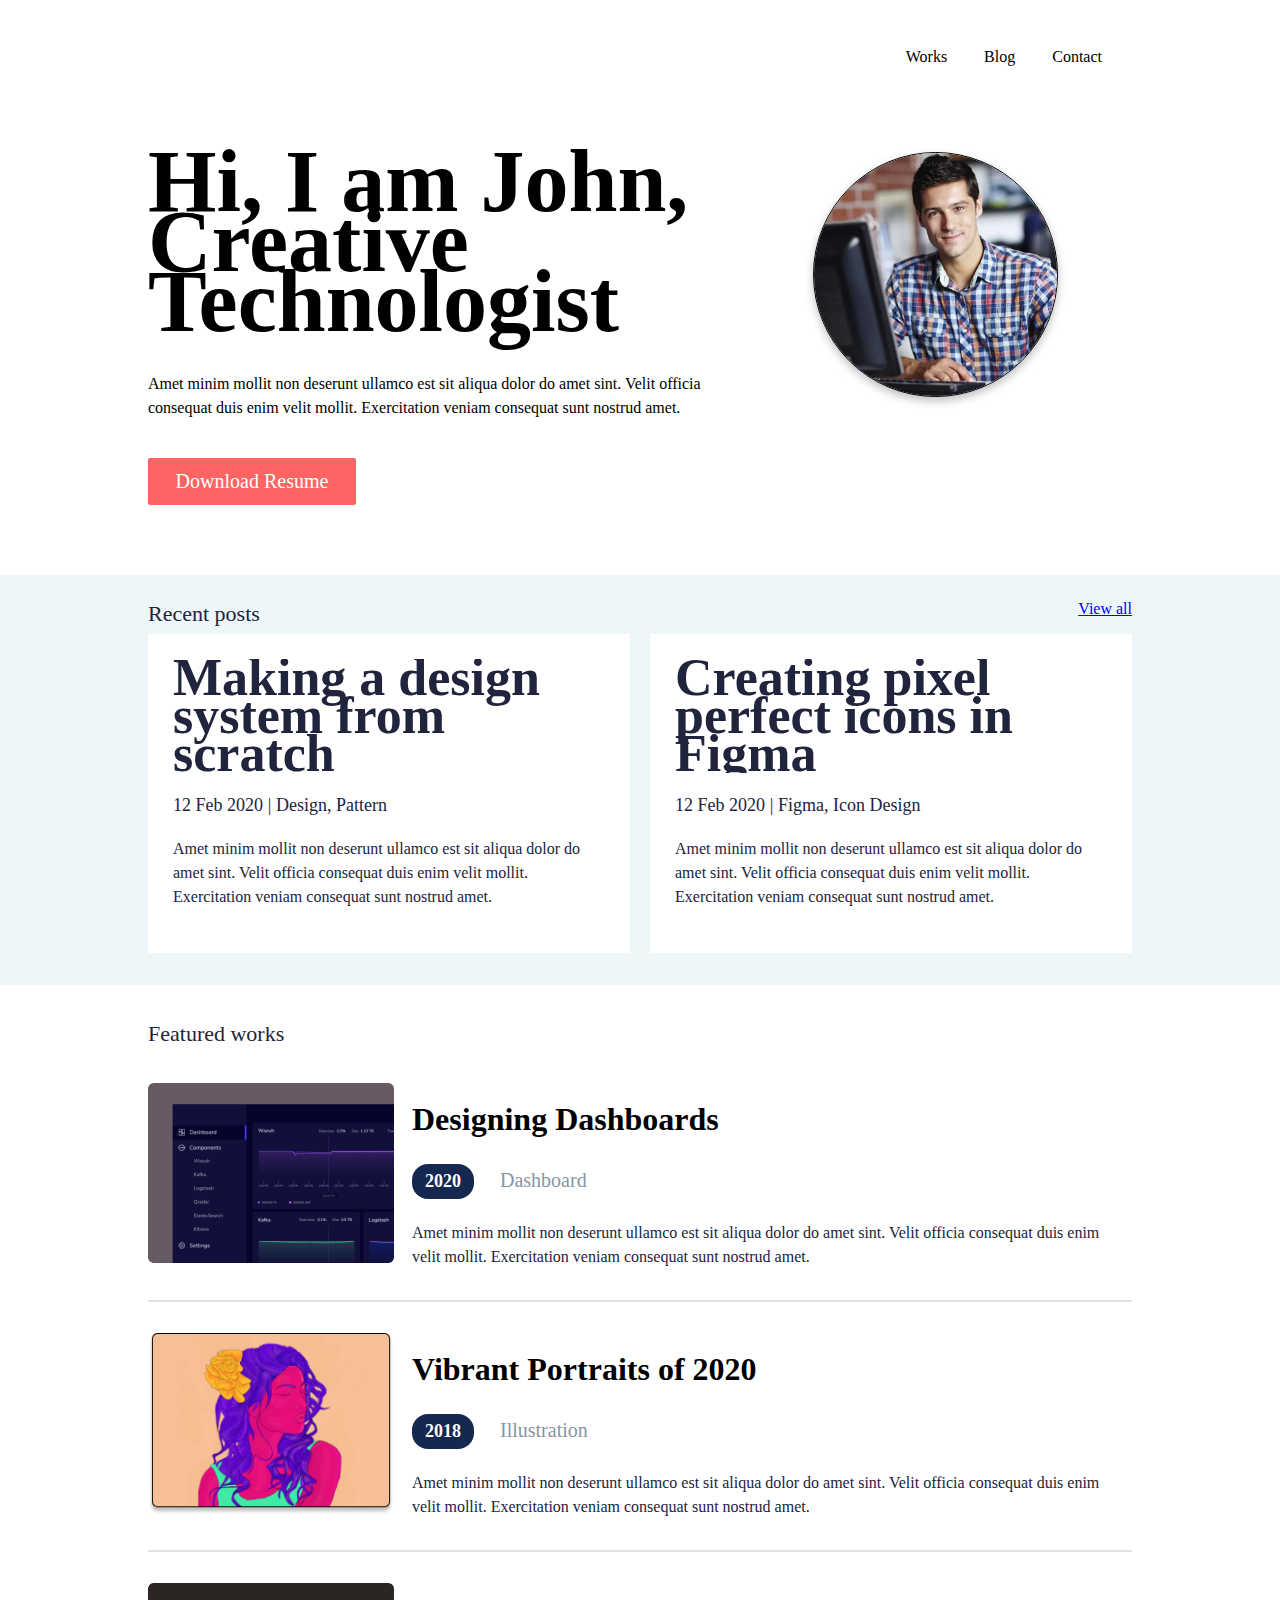
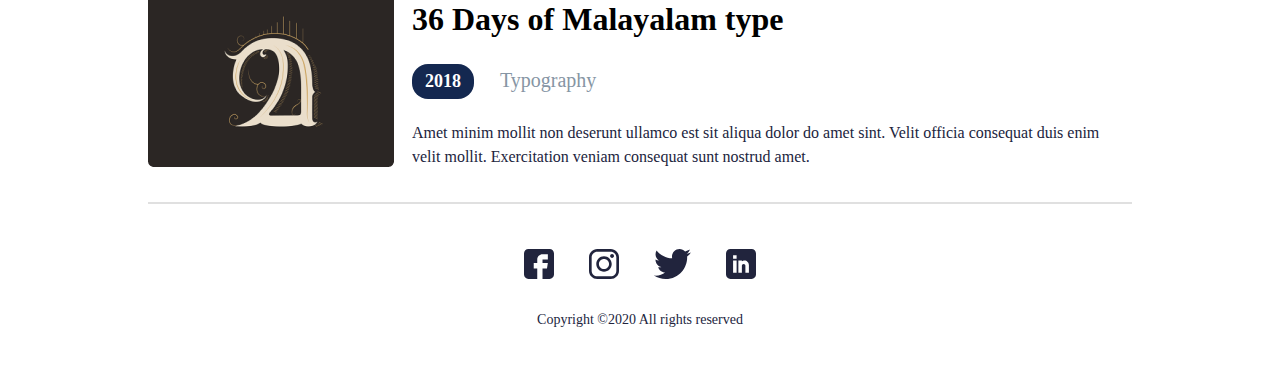
==== index.html @ 15de7472 "first try" ====
<!DOCTYPE html>
<html lang="en">
<head>
  <meta charset="UTF-8">
  <meta name="viewport" content="width=device-width">
  <title>Title</title>
  <link rel="stylesheet" href="styles/style.css" />
  <!--  <script src="/script/index.js"></script>-->
  <script lang="javascript">
    function showMenu () {
      const hamburger = document.getElementsByClassName("hamburger")[0];
      const menu = document.getElementsByClassName("hamburger__menu")[0];
      menu.classList.add('menu--active');
      hamburger.classList.add('hidden')
    }

    function closeMenu () {
      const hamburger = document.getElementsByClassName("hamburger")[0];
      const menu = document.getElementsByClassName("hamburger__menu")[0];
      menu.classList.remove('menu--active');
      hamburger.classList.remove('hidden')
    }
  </script>
</head>
<body>
<div class="mainWrapper">
  <header class="header">
    <div class="container header__container">
      <nav class="navigation">
        <div class="navigation-block navigation-block--right">
          <ul class="navigation-list">
            <li class="navigation-block__item">Works</li>
            <li class="navigation-block__item">Blog</li>
            <li class="navigation-block__item">Contact</li>
          </ul>
          <div class="hamburger" onclick="showMenu()">
            <div class="hamburger__line"></div>
            <div class="hamburger__line"></div>
            <div class="hamburger__line"></div>
          </div>
          <div class="hamburger__menu menu">
            <ul class="menu__list">
              <li class="menu__item">Works</li>
              <li class="menu__item">Blog</li>
              <li class="menu__item">Contact</li>
            </ul>
            <div class="menu__close-btn" onclick="closeMenu()">
              <svg width="24px" height="24px" viewBox="0 0 24 24" xmlns="http://www.w3.org/2000/svg">
                <g data-name="Layer 2">
                  <g data-name="close">
                    <rect width="24" height="24" transform="rotate(180 12 12)" opacity="0" />
                    <path
                        d="M13.41 12l4.3-4.29a1 1 0 1 0-1.42-1.42L12 10.59l-4.29-4.3a1 1 0 0 0-1.42 1.42l4.3 4.29-4.3 4.29a1 1 0 0 0 0 1.42 1 1 0 0 0 1.42 0l4.29-4.3 4.29 4.3a1 1 0 0 0 1.42 0 1 1 0 0 0 0-1.42z" />
                  </g>
                </g>
              </svg>
            </div>
          </div>
        </div>
      </nav>
    </div>
  </header>
  <main class="main">
    <section id="profile-info">
      <div class="container">
        <div class="resume profile-info__block">
          <div class="resume__row">
            <div class="resume__column resume__column--size_extended">
              <div class="resume__item">
                <div class="resume__title">
                  <h1>Hi, I am John, <br />
                    Creative Technologist
                  </h1>
                </div>
                <div class="resume__text">
                  <p>
                    Amet minim mollit non deserunt ullamco est sit aliqua dolor do amet sint.
                    Velit officia consequat duis enim velit mollit. Exercitation veniam consequat sunt nostrud amet.
                  </p>
                </div>
                <div class="resume__download-btn">Download Resume</div>
              </div>
            </div>
            <div class="resume__column">
              <div class="resume__item resume__item_centered">
                <div class="resume__image">
                  <img class="myAvatar" src="images/avatar.PNG" alt="My photo" />
                </div>
              </div>
            </div>
          </div>
        </div>
      </div>
    </section>
    <section id="recent-posts">
      <div class="container container--color-blue">
        <div class="posts">
          <div class="posts__header">
            <div class="posts__header-row">
              <div class="posts__header-title">Recent posts</div>
              <div class="posts__header-view-all">
                <a class="posts__link" href="#">View all</a></div>
            </div>
          </div>
          <div class="posts__row">
            <div class="posts__column">
              <div class="posts__item">
                <div class="posts__column-header">
                  <h1>Making a design system from scratch</h1>
                </div>
                <div class="posts__column-info">
                  <div class="posts__column-info-row">
                    <div class="posts__date">12 Feb 2020</div>
                    <div class="posts__delimiter">|</div>
                    <div class="posts__theme">Design, Pattern</div>
                  </div>
                </div>
                <div class="posts__column-text">
                  Amet minim mollit non deserunt ullamco est sit aliqua dolor do amet sint.
                  Velit officia consequat duis enim velit mollit. Exercitation veniam consequat sunt nostrud amet.
                </div>
              </div>
            </div>
            <div class="posts__column">
              <div class="posts__item">
                <div class="posts__column-header">
                  <h1>Creating pixel perfect icons in Figma</h1>
                </div>
                <div class="posts__column-info">
                  <div class="posts__column-info-row">
                    <div class="posts__date">12 Feb 2020</div>
                    <div class="posts__delimiter">|</div>
                    <div class="posts__theme">Figma, Icon Design</div>
                  </div>
                </div>
                <div class="posts__column-text">
                  Amet minim mollit non deserunt ullamco est sit aliqua dolor do amet sint. Velit officia consequat duis
                  enim velit mollit. Exercitation veniam consequat sunt nostrud amet.
                </div>
              </div>
            </div>
          </div>
        </div>
      </div>
    </section>
    <section id="fetured-works">
      <div class="container">
        <div class="works">
          <div class="works__header">
            Featured works
          </div>
          <div class="works__row">
            <div class="works__column work-example">
              <div class="works__item">
                <div class="works__photo">
                  <img class="works__image" src="images/work1.png" />
                </div>
                <div class="works__info">
                  <div class="works__info-title">
                    <h1>Designing Dashboards</h1>
                  </div>
                  <div class="works__info-detailed">
                    <div class="works__date">2020</div>
                    <div class="works__type">Dashboard</div>
                  </div>
                  <div class="works__info-text">
                    Amet minim mollit non deserunt ullamco est sit aliqua dolor do amet sint. Velit officia consequat
                    duis enim velit mollit. Exercitation veniam consequat sunt nostrud amet.
                  </div>
                </div>
              </div>
              <div class="works__line line"></div>
            </div>
            <div class="works__column work-example">
              <div class="works__item">
                <div class="works__photo">
                  <img class="works__image" src="images/work2.png" />
                </div>
                <div class="works__info">
                  <div class="works__info-title">
                    <h1>Vibrant Portraits of 2020</h1>
                  </div>
                  <div class="works__info-detailed">
                    <div class="works__date">2018</div>
                    <div class="works__type">Illustration</div>
                  </div>
                  <div class="works__info-text">
                    Amet minim mollit non deserunt ullamco est sit aliqua dolor do amet sint. Velit officia consequat
                    duis enim velit mollit. Exercitation veniam consequat sunt nostrud amet.
                  </div>
                </div>
              </div>
              <div class="works__line line"></div>
            </div>
            <div class="works__column work-example">
              <div class="works__item">
                <div class="works__photo">
                  <img class="works__image" src="images/work3.png" />
                </div>
                <div class="works__info">
                  <div class="works__info-title">
                    <h1>36 Days of Malayalam type</h1>
                  </div>
                  <div class="works__info-detailed">
                    <div class="works__date">2018</div>
                    <div class="works__type">Typography</div>
                  </div>
                  <div class="works__info-text">
                    Amet minim mollit non deserunt ullamco est sit aliqua dolor do amet sint. Velit officia consequat
                    duis enim velit mollit. Exercitation veniam consequat sunt nostrud amet.
                  </div>
                </div>
              </div>
              <div class="works__line line"></div>
            </div>
          </div>
        </div>
      </div>
    </section>
  </main>
  <footer class="footer">
    <div class="container">
      <div class="socials footer__socials">
        <nav class="socials__navigation">
          <div class="socials__row">
            <div class="socials__column">
              <div class="socials__item">
                <div class="socials__svg">
                  <a class="socials__link" href="https://www.facebook.com">
                    <svg width="30" height="30" viewBox="0 0 30 30" fill="none" xmlns="http://www.w3.org/2000/svg">
                      <path
                          d="M25.6055 0H4.39453C1.97159 0 0 1.97159 0 4.39453V25.6055C0 28.0284 1.97159 30 4.39453 30H13.2422V19.3945H9.72656V14.1211H13.2422V10.5469C13.2422 7.63893 15.6077 5.27344 18.5156 5.27344H23.8477V10.5469H18.5156V14.1211H23.8477L22.9688 19.3945H18.5156V30H25.6055C28.0284 30 30 28.0284 30 25.6055V4.39453C30 1.97159 28.0284 0 25.6055 0Z"
                          fill="#21243D" />
                    </svg>
                  </a>
                </div>
              </div>
            </div>
            <div class="socials__column">
              <div class="socials__item">
                <div class="socials__svg">
                  <a class="socials__link" href="https://www.instagram.com">
                    <svg width="30" height="30" viewBox="0 0 30 30" fill="none" xmlns="http://www.w3.org/2000/svg">
                      <path
                          d="M21.7209 0H8.27874C3.71384 0 0 3.71402 0 8.27892V21.7211C0 26.2862 3.71384 30 8.27874 30H21.7209C26.2862 30 30 26.286 30 21.7211V8.27892C30.0002 3.71402 26.2862 0 21.7209 0ZM27.3384 21.7211C27.3384 24.8185 24.8185 27.3383 21.7211 27.3383H8.27874C5.18153 27.3384 2.66175 24.8185 2.66175 21.7211V8.27892C2.66175 5.18171 5.18153 2.66175 8.27874 2.66175H21.7209C24.8183 2.66175 27.3383 5.18171 27.3383 8.27892V21.7211H27.3384Z"
                          fill="#21243D" />
                      <path
                          d="M15 7.27014C10.7375 7.27014 7.26978 10.7379 7.26978 15.0004C7.26978 19.2627 10.7375 22.7303 15 22.7303C19.2625 22.7303 22.7303 19.2627 22.7303 15.0004C22.7303 10.7379 19.2625 7.27014 15 7.27014ZM15 20.0683C12.2054 20.0683 9.93152 17.7949 9.93152 15.0002C9.93152 12.2054 12.2052 9.93171 15 9.93171C17.7948 9.93171 20.0685 12.2054 20.0685 15.0002C20.0685 17.7949 17.7947 20.0683 15 20.0683Z"
                          fill="#21243D" />
                      <path
                          d="M23.0545 5.01318C22.5417 5.01318 22.0379 5.2208 21.6757 5.58457C21.3118 5.94657 21.1025 6.45053 21.1025 6.96513C21.1025 7.47814 21.3119 7.98192 21.6757 8.34569C22.0377 8.70769 22.5417 8.91708 23.0545 8.91708C23.5691 8.91708 24.0713 8.70769 24.435 8.34569C24.7988 7.98192 25.0064 7.47796 25.0064 6.96513C25.0064 6.45053 24.7988 5.94657 24.435 5.58457C24.073 5.2208 23.5691 5.01318 23.0545 5.01318Z"
                          fill="#21243D" />
                    </svg>
                  </a>
                </div>
              </div>
            </div>
            <div class="socials__column">
              <div class="socials__item">
                <div class="socials__svg">
                  <a class="socials__link" href="https://www.twitter.com">
                    <svg width="37" height="30" viewBox="0 0 37 30" fill="none" xmlns="http://www.w3.org/2000/svg">
                      <path
                          d="M36.9231 3.55154C35.55 4.15385 34.0869 4.55308 32.5615 4.74692C34.1308 3.81 35.3285 2.33769 35.8915 0.563077C34.4285 1.43538 32.8131 2.05154 31.0915 2.39538C29.7023 0.916154 27.7223 0 25.5623 0C21.3715 0 17.9977 3.40154 17.9977 7.57154C17.9977 8.17154 18.0485 8.74846 18.1731 9.29769C11.88 8.99077 6.31154 5.97462 2.57077 1.38C1.91769 2.51308 1.53462 3.81 1.53462 5.20615C1.53462 7.82769 2.88462 10.1515 4.89692 11.4969C3.68077 11.4738 2.48769 11.1208 1.47692 10.5646C1.47692 10.5877 1.47692 10.6177 1.47692 10.6477C1.47692 14.3262 4.10077 17.3815 7.54154 18.0854C6.92538 18.2538 6.25385 18.3346 5.55692 18.3346C5.07231 18.3346 4.58308 18.3069 4.12385 18.2054C5.10462 21.2031 7.88769 23.4069 11.1969 23.4785C8.62154 25.4931 5.35154 26.7069 1.81154 26.7069C1.19077 26.7069 0.595385 26.6792 0 26.6031C3.35308 28.7654 7.32692 30 11.6123 30C25.5415 30 33.1569 18.4615 33.1569 8.46C33.1569 8.12538 33.1454 7.80231 33.1292 7.48154C34.6315 6.41538 35.8938 5.08385 36.9231 3.55154Z"
                          fill="#21243D" />
                    </svg>
                  </a>
                </div>
              </div>
            </div>
            <div class="socials__column">
              <div class="socials__item">
                <div class="socials__svg">
                  <a class="socials__link" href="https://www.linkedin.com">
                    <svg width="30" height="30" viewBox="0 0 30 30" fill="none" xmlns="http://www.w3.org/2000/svg">
                      <path
                          d="M25.6055 0H4.39453C1.97159 0 0 1.97159 0 4.39453V25.6055C0 28.0284 1.97159 30 4.39453 30H25.6055C28.0284 30 30 28.0284 30 25.6055V4.39453C30 1.97159 28.0284 0 25.6055 0ZM10.6055 23.7891H7.08984V11.4844H10.6055V23.7891ZM10.6055 9.72656H7.08984V6.21094H10.6055V9.72656ZM22.9102 23.7891H19.3945V16.7578C19.3945 15.7887 18.6058 15 17.6367 15C16.6676 15 15.8789 15.7887 15.8789 16.7578V23.7891H12.3633V11.4844H15.8789V12.147C16.7999 11.8607 17.3982 11.4844 18.5156 11.4844C20.8999 11.4869 22.9102 13.6258 22.9102 16.1536V23.7891Z"
                          fill="#21243D" />
                    </svg>
                  </a>
                </div>
              </div>
            </div>
          </div>
        </nav>
      </div>
      <div class="rights">
        Copyright ©2020 All rights reserved
      </div>
    </div>
  </footer>
</div>
</body>
</html>
---- styles/style.css ----
* {
    margin: 0;
    padding: 0;
}

.mainWrapper {
    min-height: 100%;
    padding-bottom: 60px;
    overflow: hidden;
}

.container {
    padding: 0px 148px;
}

@media (max-width: 935px) {
    .container {
        padding: 0 10%;
    }
}

@media (max-width: 747px) {
    .container {
        padding: 0 5%;
    }
}

@media (max-width: 667px) {
    .container {
        padding: 0 3%;
    }
}

.container--color-blue {
    background-color: #EDF7FA;
}

.header__container {
    position: relative;
    padding-top: 48px;
    padding-bottom: 74px;
}

/*Стили навигации*/

.navigation-block--right {
    display: flex;
    justify-content: end;
    flex-wrap: nowrap;
}

.navigation-list {
    list-style-type: none;
    padding-left: 0;
}

@media (max-width: 469px) {
    .navigation-list {
        display: none;
    }
}

.navigation-block__item {
    display: inline;
    padding-right: 33px;
}

.navigation-block__item:last-child {
    padding-right: 0;
}

.hamburger {
    display: block;
    width: 30px;
    height: 30px;
    opacity: 0;
    transition: opacity 0.3s;
}

@media (max-width: 469px) {
    .hamburger {
        opacity: 1;
    }
}

.hidden {
    opacity: 0;
}

.hamburger:hover {
    cursor: pointer;
}

.hamburger__line {
    width: 100%;
    height: 3px;
    margin-bottom: 7px;
    background-color: #21243D;
}

.hamburger__line:last-child {
    margin-bottom: 0;
}

.menu {
    position: absolute;
    right: -60%;
    padding: 0 5px;
    padding: 5px;
    transition: right 0.8s;
    display: flex;
    align-items: flex-start;
}

.menu--active {
    right: 10%;
}

.menu__list {
    list-style-type: none;
}

.menu__item {
    box-shadow: 2px 2px 2px #EDF7FA;
    margin-bottom: 3px;
}

.menu__item:hover {
    color: #00A8CC;;
}

.menu__close-btn:hover {
    transform: scale(1.1);
    cursor: pointer;
}


/*Основная часть*/

.profile-info__block {
    margin-bottom: 70px;
}

.resume__row {
    display: flex;
    justify-content: space-between;
}

@media (max-width: 667px) {
    .resume__row {
        flex-wrap: wrap-reverse;
    }
}

.resume__column {
    flex-basis: 40%;
}

@media (max-width: 667px) {
    .resume__column {
        flex-basis: 100%;
    }
}

.resume__column--size_extended {
    flex-basis: 60%;
}

@media (max-width: 667px) {
    .resume__column {
        flex-basis: 100%;
    }
}

.resume__item {
    display: flex;
    flex-direction: column;
}

@media (max-width: 667px) {
    .resume__item {
        align-items: center;
        text-align: center;
    }
}

.resume__item_centered {
    align-items: center;
}


.resume__title {
    font-family: 'Heebo';
    font-style: normal;
    font-weight: 700;
    font-size: 44px;
    line-height: 60px;
    margin-bottom: 40px;
}

@media (max-width: 469px) {
    .resume__title {
        font-weight: 700;
        font-size: 32px;
        line-height: 40px;
        margin-bottom: 31px
    }
}

.resume__text {
    font-family: 'Heebo';
    font-style: normal;
    font-weight: 400;
    font-size: 16px;
    line-height: 24px;
    margin-bottom: 38px;
    max-height: 200px;
    overflow: auto;
}

@media (max-width: 469px) {
    .resume__text {
        font-weight: 400;
        font-size: 16px;
        line-height: 24px;
        margin-bottom: 31px;
    }
}

.resume__image {
    height: 243px;
    width: 243px;
    background-color: #EDF7FA;
    border-radius: 50%;
    border: 1px solid #000000;
    filter: drop-shadow(0px 4px 4px rgba(0, 0, 0, 0.25));
    overflow: hidden;
}

.resume__image img {
    width: auto;
    height: 100%;
    margin: 0 auto;

}

.resume__download-btn {
    width: 208px;
    height: 47px;
    padding-top: 9px;
    box-sizing: border-box;
    background: #FF6464;
    color: #FFFFFF;
    border-radius: 2px;
    text-align: center;
    font-family: 'Heebo';
    font-style: normal;
    font-weight: 500;
    font-size: 20px;
    line-height: 29px;
}

@media (max-width: 469px) {
    .resume__download-btn {
        width: 208px;
        height: 47px;
    }
}

.posts {
    width: 100%;
    padding: 9px 0px 32px 0px;
}

.posts__column-header {
    font-family: 'Heebo';
    font-style: normal;
    font-weight: 700;
    font-size: 26px;
    line-height: 38px;
    color: #21243D;
    margin-bottom: 19px;
    max-height: 120px;
    overflow: hidden;
}

.posts__header-row {
    display: flex;
    justify-content: space-between;
    align-items: center;
}

@media (max-width: 469px) {
    .posts__header-row {
        justify-content: center;
    }
}

.posts__header-title {
    font-family: 'Heebo';
    font-style: normal;
    font-weight: 400;
    font-size: 22px;
    line-height: 60px;
    color: #21243D;
    max-width: 80%;
    max-height: 50px;
    overflow: hidden;
}

.posts__header-view-all {
    font-family: 'Heebo';
    font-style: normal;
    font-weight: 400;
    font-size: 16px;
    line-height: 24px;
    text-align: right;
    color: #00A8CC;
}

@media (max-width: 469px) {
    .posts__header-view-all {
        display: none;
    }
}

.posts__row {
    display: flex;
    justify-content: flex-start;
}

@media (max-width: 667px) {
    .posts__row {
        flex-wrap: wrap;
    }
}

.posts__column {
    display: flex;
    flex-basis: 50%;
    margin-right: 20px;
}

@media (max-width: 667px) {
    .posts__column {
        flex-basis: 100%;
    }
}

.posts__column:last-child {
    margin-right: 0;
}

@media (max-width: 667px) {
    .posts__column {
        margin-right: 0;
        margin-bottom: 20px;
    }
}

.posts__item {
    padding: 25px;
    display: flex;
    flex-direction: column;
    background-color: #fff;
}

.posts__column-info {
    margin-bottom: 19px;
}

.posts__column-info-row {
    display: flex;
    font-family: 'Heebo';
    font-style: normal;
    font-weight: 400;
    font-size: 18px;
    line-height: 26px;
    color: #21243D;
}

/*@media (max-width: 665px) {*/
/*    .posts__column-info-row {*/
/*        font-weight: 400;*/
/*        font-size: 18px;*/
/*        line-height: 26px;*/
/*    }*/
/*}*/

.posts__column-text {
    font-family: 'Heebo';
    font-style: normal;
    font-weight: 400;
    font-size: 16px;
    line-height: 24px;
    color: #21243D;
    margin-bottom: 19px;
    max-height: 100px;
    overflow: auto;
}

.posts__delimiter {
    flex-basis: 3%;
    text-align: center;
}

.works__header {
    margin-top: 19px;
    margin-bottom: 19px;
    font-family: 'Heebo';
    font-style: normal;
    font-weight: 400;
    font-size: 22px;
    line-height: 60px;
    color: #21243D;

}

.works__row {
    display: flex;
    flex-direction: column;
    margin-bottom: 14px;
}

.works__column {
    margin-bottom: 31px;
}

@media (max-width: 469px) {
    .works__column:last-child {
        margin-bottom: 186px;
    }
}


.works__item {
    display: flex;
}

.works__image {
    max-width: 246px;
}

@media (max-width: 469px) {
    .works__photo {
        padding: 0 3%;
    }

    .works__image {
        width: 100%;
    }
}

@media (max-width: 469px) {
    .works__item {
        flex-direction: column;
    }
}

.works__info {
    padding: 18px 18px 0 18px;
}

.works__info-title {
    margin-bottom: 26px;
}

.works__info-detailed {
    display: flex;
    align-items: baseline;
}

.works__date {
    margin-right: 26px;
    min-width: 62px;
    background: #142850;
    border-radius: 16px;
    text-align: center;
    color: #fff;
    font-family: 'Heebo';
    font-style: normal;
    font-weight: 900;
    font-size: 18px;
    padding: 7px 0;
}

@media (max-width: 667px) {
    .works__date {
        margin-right: 4%;
    }
}

.works__type {
    font-family: 'Heebo';
    font-style: normal;
    font-weight: 400;
    font-size: 20px;
    line-height: 29px;
    color: #8695A4;
    margin-bottom: 26px;
}

.works__info-text {
    font-family: 'Heebo';
    font-style: normal;
    font-weight: 400;
    font-size: 16px;
    line-height: 24px;
    color: #21243D;
    max-height: 100px;
    overflow: auto;
}

.works__line {
    margin-top: 31px;
    border: 1px solid #E0E0E0;
}

.socials__row {
    display: flex;
    justify-content: center;
}

.socials__column {
    margin-right: 35px;
}

.socials__column:last-child {
    margin-right: 0px;
}

.footer__socials {
    margin-bottom: 26px;
}

.rights {
    font-family: 'Heebo';
    font-style: normal;
    font-weight: 400;
    font-size: 14px;
    line-height: 21px;
    text-align: center;
    color: #21243D;
}
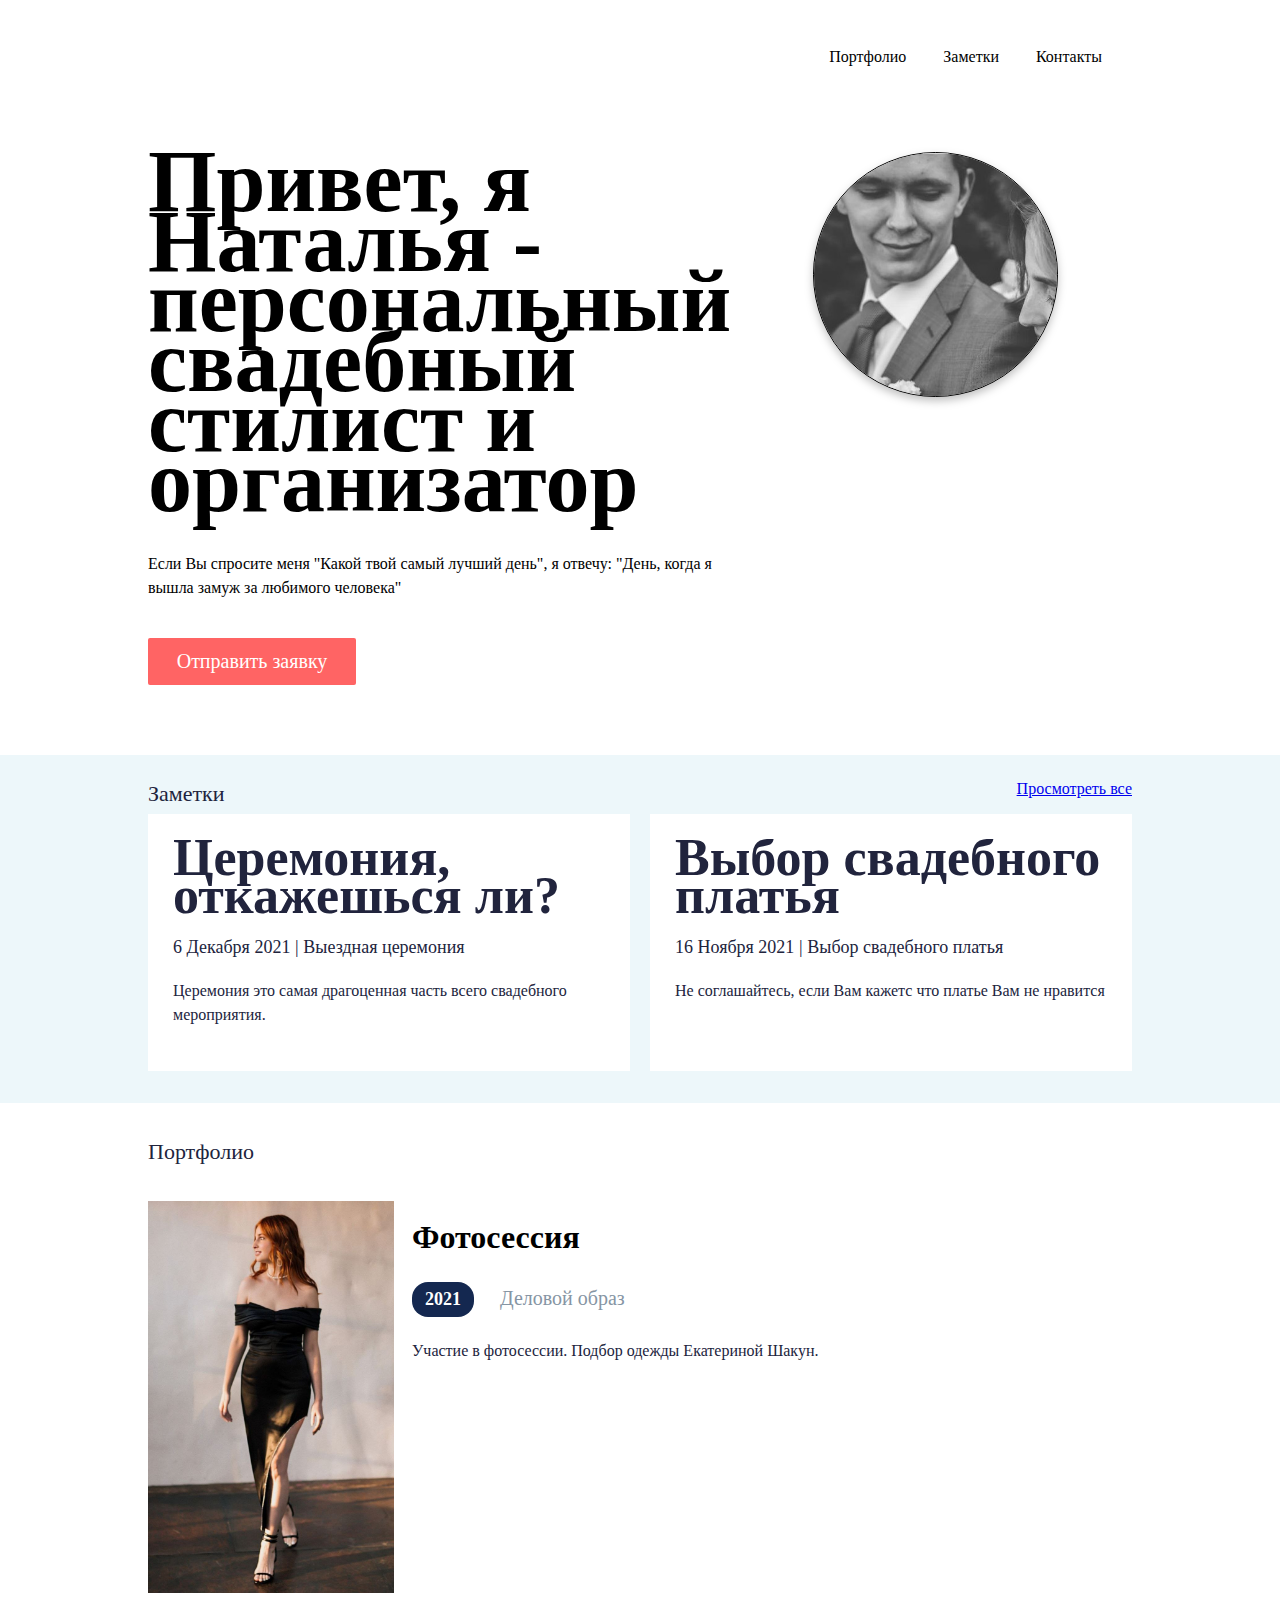
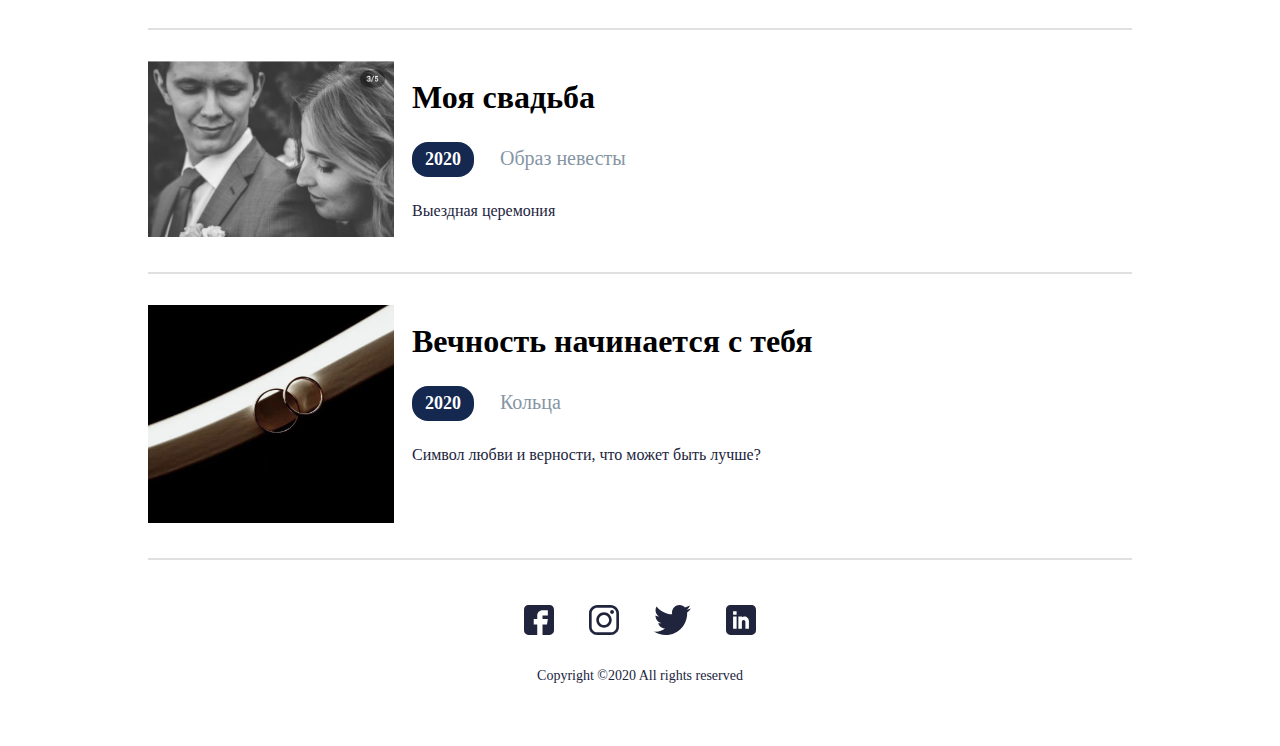
==== commit e91c0fa1: "file" ====
--- a/index.html
+++ b/index.html
@@ -29,9 +29,9 @@
       <nav class="navigation">
         <div class="navigation-block navigation-block--right">
           <ul class="navigation-list">
-            <li class="navigation-block__item">Works</li>
-            <li class="navigation-block__item">Blog</li>
-            <li class="navigation-block__item">Contact</li>
+            <li class="navigation-block__item">Портфолио</li>
+            <li class="navigation-block__item">Заметки</li>
+            <li class="navigation-block__item">Контакты</li>
           </ul>
           <div class="hamburger" onclick="showMenu()">
             <div class="hamburger__line"></div>
@@ -40,9 +40,9 @@
           </div>
           <div class="hamburger__menu menu">
             <ul class="menu__list">
-              <li class="menu__item">Works</li>
-              <li class="menu__item">Blog</li>
-              <li class="menu__item">Contact</li>
+              <li class="menu__item">Портфолио</li>
+              <li class="menu__item">Заметки</li>
+              <li class="menu__item">Контакты</li>
             </ul>
             <div class="menu__close-btn" onclick="closeMenu()">
               <svg width="24px" height="24px" viewBox="0 0 24 24" xmlns="http://www.w3.org/2000/svg">
@@ -68,23 +68,21 @@
             <div class="resume__column resume__column--size_extended">
               <div class="resume__item">
                 <div class="resume__title">
-                  <h1>Hi, I am John, <br />
-                    Creative Technologist
+                  <h1>Привет, я Наталья - персональный свадебный стилист и организатор
                   </h1>
                 </div>
                 <div class="resume__text">
                   <p>
-                    Amet minim mollit non deserunt ullamco est sit aliqua dolor do amet sint.
-                    Velit officia consequat duis enim velit mollit. Exercitation veniam consequat sunt nostrud amet.
+                    Если Вы спросите меня "Какой твой самый лучший день", я отвечу: "День, когда я вышла замуж за любимого человека"
                   </p>
                 </div>
-                <div class="resume__download-btn">Download Resume</div>
+                <div class="resume__download-btn">Отправить заявку</div>
               </div>
             </div>
             <div class="resume__column">
               <div class="resume__item resume__item_centered">
                 <div class="resume__image">
-                  <img class="myAvatar" src="images/avatar.PNG" alt="My photo" />
+                  <img src="images/nat3.jpg" alt="My photo" />
                 </div>
               </div>
             </div>
@@ -97,45 +95,43 @@
         <div class="posts">
           <div class="posts__header">
             <div class="posts__header-row">
-              <div class="posts__header-title">Recent posts</div>
+              <div class="posts__header-title">Заметки</div>
               <div class="posts__header-view-all">
-                <a class="posts__link" href="#">View all</a></div>
+                <a class="posts__link" href="#">Просмотреть все</a></div>
             </div>
           </div>
           <div class="posts__row">
             <div class="posts__column">
               <div class="posts__item">
                 <div class="posts__column-header">
-                  <h1>Making a design system from scratch</h1>
+                  <h1>Церемония, откажешься ли?</h1>
                 </div>
                 <div class="posts__column-info">
                   <div class="posts__column-info-row">
-                    <div class="posts__date">12 Feb 2020</div>
+                    <div class="posts__date">6 Декабря 2021</div>
                     <div class="posts__delimiter">|</div>
-                    <div class="posts__theme">Design, Pattern</div>
+                    <div class="posts__theme">Выездная церемония</div>
                   </div>
                 </div>
                 <div class="posts__column-text">
-                  Amet minim mollit non deserunt ullamco est sit aliqua dolor do amet sint.
-                  Velit officia consequat duis enim velit mollit. Exercitation veniam consequat sunt nostrud amet.
+                  Церемония это самая драгоценная часть всего свадебного мероприятия.
                 </div>
               </div>
             </div>
             <div class="posts__column">
               <div class="posts__item">
                 <div class="posts__column-header">
-                  <h1>Creating pixel perfect icons in Figma</h1>
+                  <h1>Выбор свадебного платья</h1>
                 </div>
                 <div class="posts__column-info">
                   <div class="posts__column-info-row">
-                    <div class="posts__date">12 Feb 2020</div>
+                    <div class="posts__date">16 Ноября 2021</div>
                     <div class="posts__delimiter">|</div>
-                    <div class="posts__theme">Figma, Icon Design</div>
+                    <div class="posts__theme">Выбор свадебного платья</div>
                   </div>
                 </div>
                 <div class="posts__column-text">
-                  Amet minim mollit non deserunt ullamco est sit aliqua dolor do amet sint. Velit officia consequat duis
-                  enim velit mollit. Exercitation veniam consequat sunt nostrud amet.
+                  Не соглашайтесь, если Вам кажетс что платье Вам не нравится
                 </div>
               </div>
             </div>
@@ -147,25 +143,24 @@
       <div class="container">
         <div class="works">
           <div class="works__header">
-            Featured works
+            Портфолио
           </div>
           <div class="works__row">
             <div class="works__column work-example">
               <div class="works__item">
                 <div class="works__photo">
-                  <img class="works__image" src="images/work1.png" />
+                  <img class="works__image" src="images/nat.jpg" />
                 </div>
                 <div class="works__info">
                   <div class="works__info-title">
-                    <h1>Designing Dashboards</h1>
+                    <h1>Фотосессия</h1>
                   </div>
                   <div class="works__info-detailed">
-                    <div class="works__date">2020</div>
-                    <div class="works__type">Dashboard</div>
+                    <div class="works__date">2021</div>
+                    <div class="works__type">Деловой образ</div>
                   </div>
                   <div class="works__info-text">
-                    Amet minim mollit non deserunt ullamco est sit aliqua dolor do amet sint. Velit officia consequat
-                    duis enim velit mollit. Exercitation veniam consequat sunt nostrud amet.
+                    Участие в фотосессии. Подбор одежды Екатериной Шакун.
                   </div>
                 </div>
               </div>
@@ -174,19 +169,18 @@
             <div class="works__column work-example">
               <div class="works__item">
                 <div class="works__photo">
-                  <img class="works__image" src="images/work2.png" />
+                  <img class="works__image" src="images/nat3.jpg" />
                 </div>
                 <div class="works__info">
                   <div class="works__info-title">
-                    <h1>Vibrant Portraits of 2020</h1>
+                    <h1>Моя свадьба</h1>
                   </div>
                   <div class="works__info-detailed">
-                    <div class="works__date">2018</div>
-                    <div class="works__type">Illustration</div>
+                    <div class="works__date">2020</div>
+                    <div class="works__type">Образ невесты</div>
                   </div>
                   <div class="works__info-text">
-                    Amet minim mollit non deserunt ullamco est sit aliqua dolor do amet sint. Velit officia consequat
-                    duis enim velit mollit. Exercitation veniam consequat sunt nostrud amet.
+                    Выездная церемония
                   </div>
                 </div>
               </div>
@@ -195,19 +189,18 @@
             <div class="works__column work-example">
               <div class="works__item">
                 <div class="works__photo">
-                  <img class="works__image" src="images/work3.png" />
+                  <img class="works__image" src="images/nat4.jpg" />
                 </div>
                 <div class="works__info">
                   <div class="works__info-title">
-                    <h1>36 Days of Malayalam type</h1>
+                    <h1>Вечность начинается с тебя</h1>
                   </div>
                   <div class="works__info-detailed">
-                    <div class="works__date">2018</div>
-                    <div class="works__type">Typography</div>
+                    <div class="works__date">2020</div>
+                    <div class="works__type">Кольца</div>
                   </div>
                   <div class="works__info-text">
-                    Amet minim mollit non deserunt ullamco est sit aliqua dolor do amet sint. Velit officia consequat
-                    duis enim velit mollit. Exercitation veniam consequat sunt nostrud amet.
+                    Символ любви и верности, что может быть лучше?
                   </div>
                 </div>
               </div>
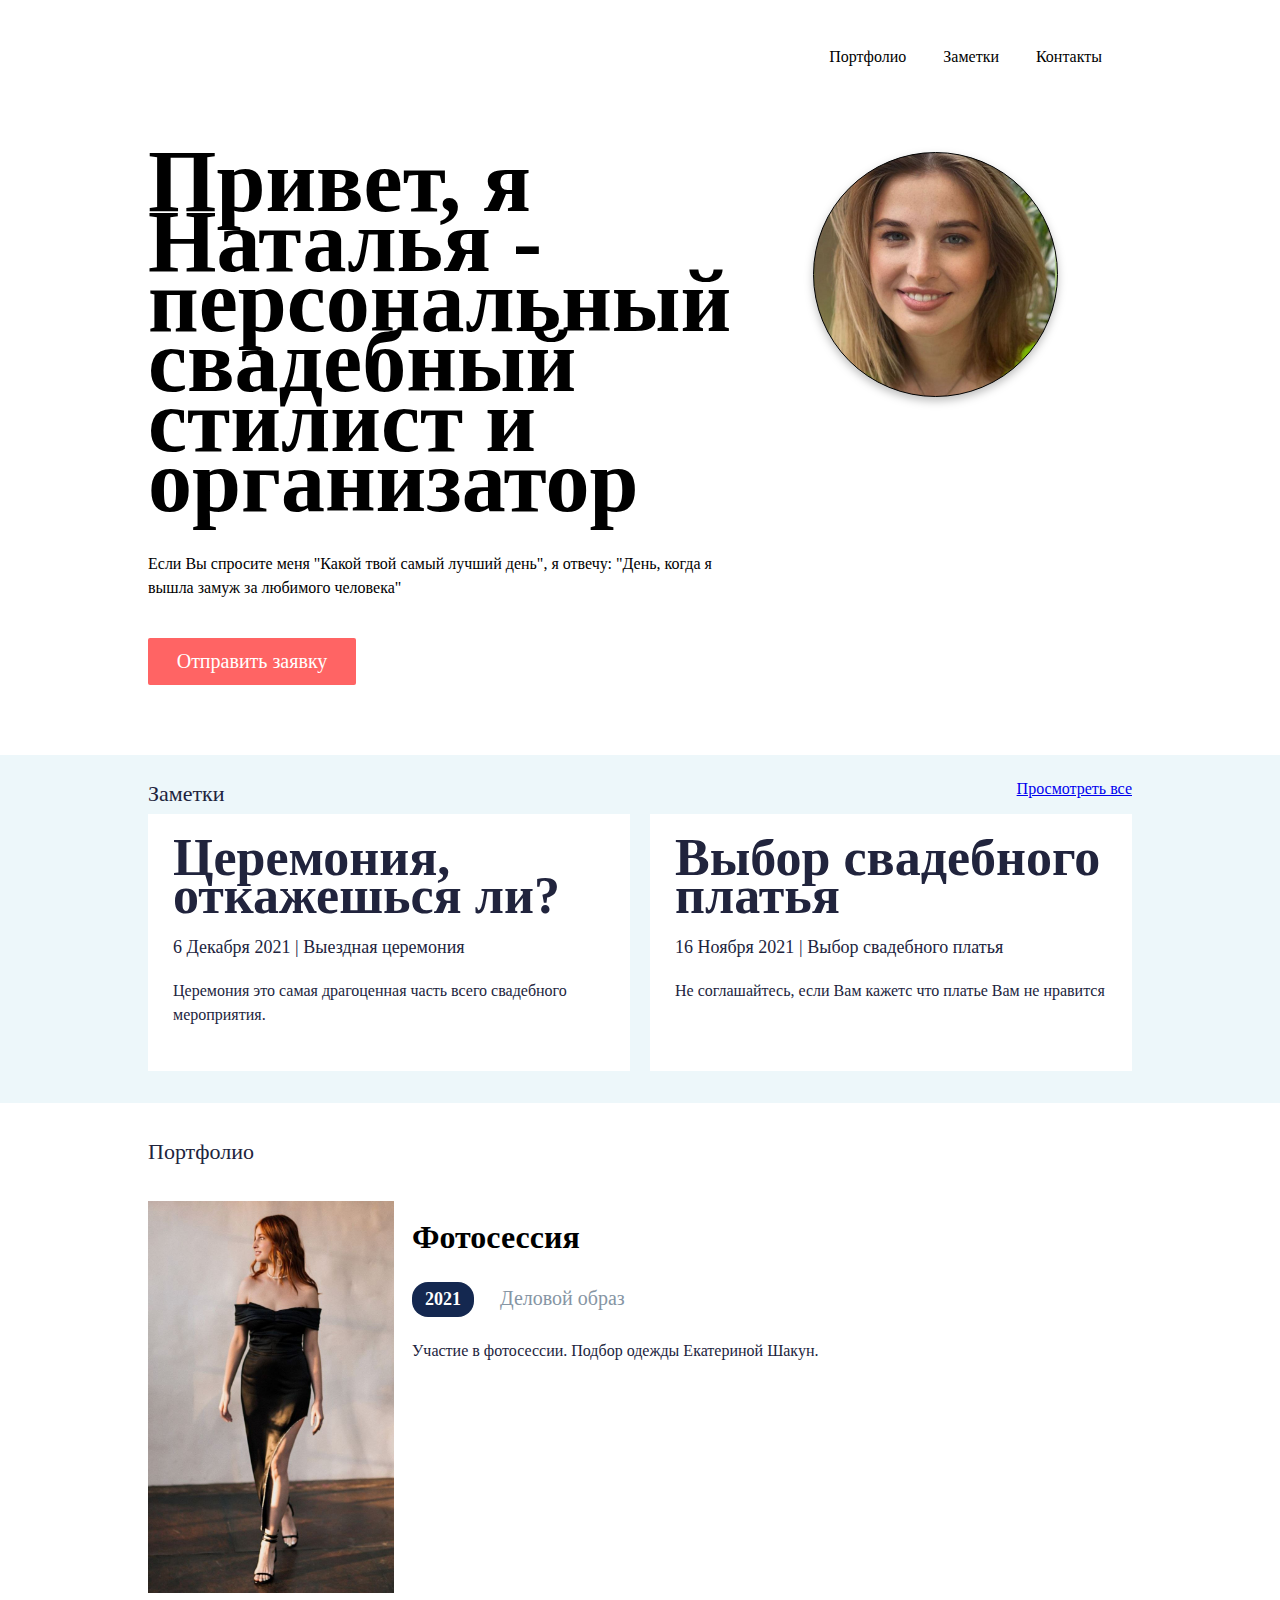
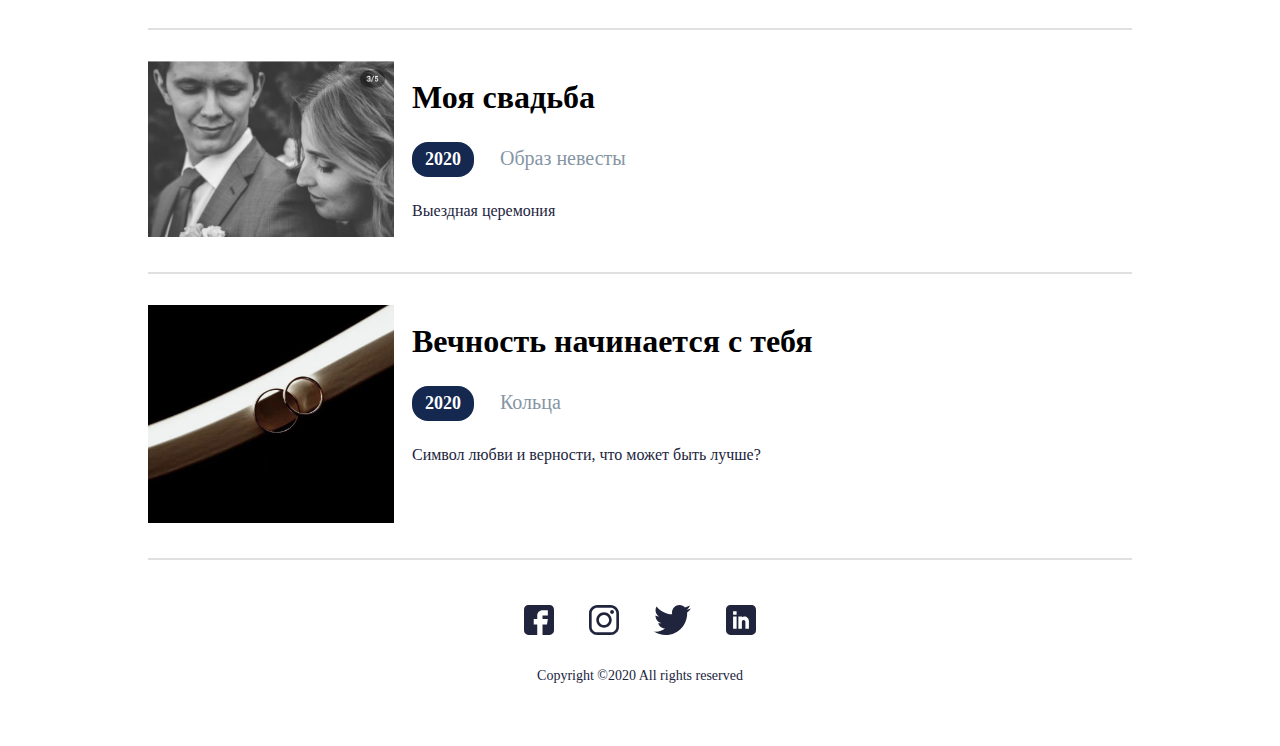
==== commit 4223ee62: "avatar" ====
--- a/index.html
+++ b/index.html
@@ -82,7 +82,7 @@
             <div class="resume__column">
               <div class="resume__item resume__item_centered">
                 <div class="resume__image">
-                  <img src="images/nat3.jpg" alt="My photo" />
+<!--                  <img class="imm" src="images/nat5.jpg" alt="My photo" />-->
                 </div>
               </div>
             </div>
--- a/styles/style.css
+++ b/styles/style.css
@@ -228,14 +228,15 @@
 }
 
 .resume__image {
+    width: 243px;
     height: 243px;
-    width: 243px;
+    background: url("/images/nat5.jpg") center center / cover no-repeat;
     background-color: #EDF7FA;
     border-radius: 50%;
     border: 1px solid #000000;
     filter: drop-shadow(0px 4px 4px rgba(0, 0, 0, 0.25));
-    overflow: hidden;
-}
+}
+
 
 .resume__image img {
     width: auto;
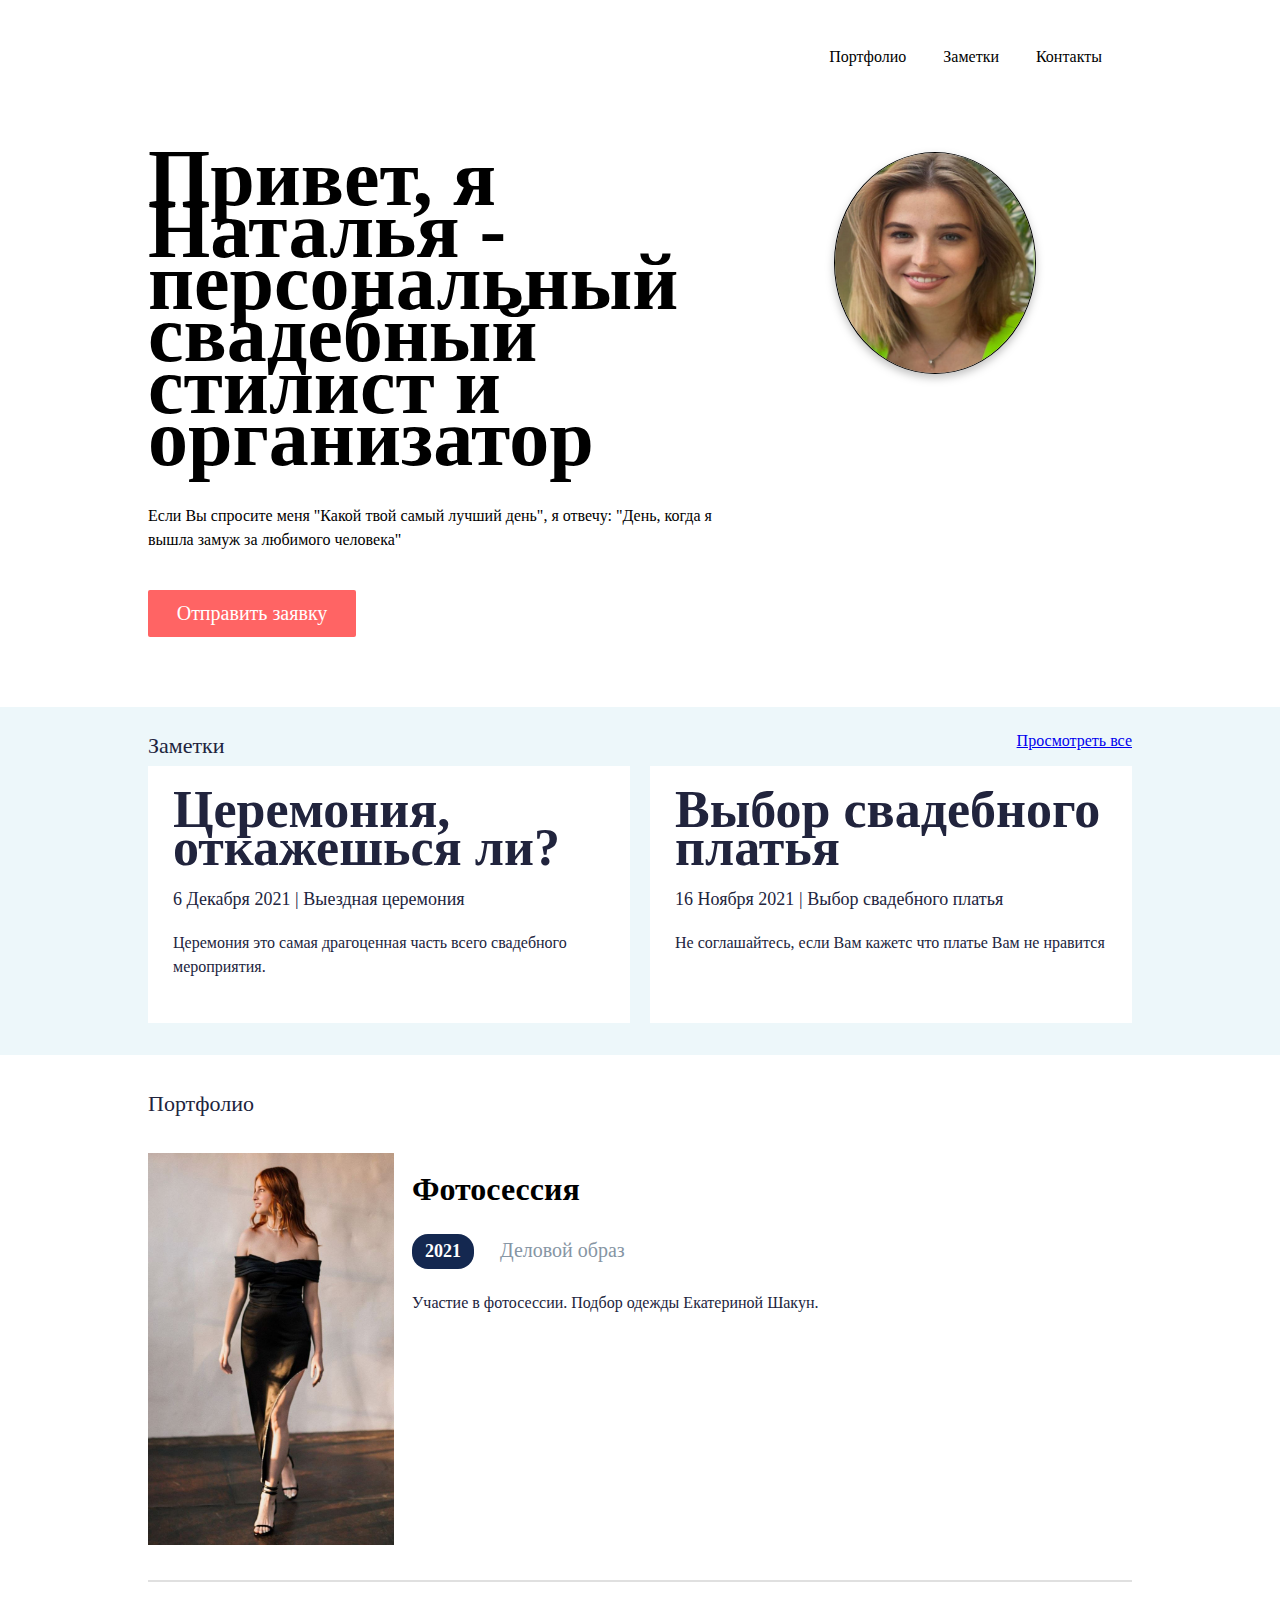
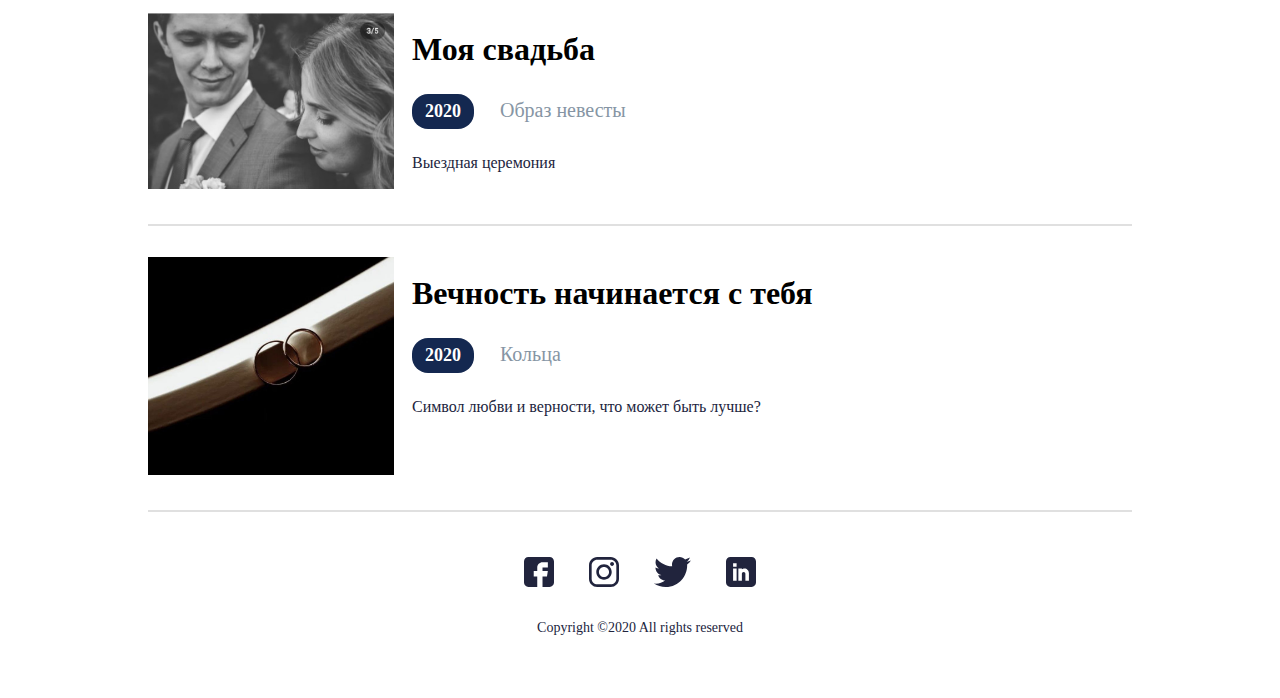
==== commit be622066: "fake image" ====
--- a/index.html
+++ b/index.html
@@ -82,7 +82,7 @@
             <div class="resume__column">
               <div class="resume__item resume__item_centered">
                 <div class="resume__image">
-<!--                  <img class="imm" src="images/nat5.jpg" alt="My photo" />-->
+                  <img class="imm" src="images/nat5.jpg" alt="My photo" />
                 </div>
               </div>
             </div>
--- a/styles/style.css
+++ b/styles/style.css
@@ -193,16 +193,16 @@
     font-family: 'Heebo';
     font-style: normal;
     font-weight: 700;
-    font-size: 44px;
-    line-height: 60px;
+    font-size: 40px;
+    line-height: 52px;
     margin-bottom: 40px;
 }
 
 @media (max-width: 469px) {
     .resume__title {
         font-weight: 700;
-        font-size: 32px;
-        line-height: 40px;
+        font-size: 24px;
+        line-height: 32px;
         margin-bottom: 31px
     }
 }
@@ -228,20 +228,19 @@
 }
 
 .resume__image {
-    width: 243px;
-    height: 243px;
-    background: url("/images/nat5.jpg") center center / cover no-repeat;
+    width: 200px;
+    height: 220px;
     background-color: #EDF7FA;
     border-radius: 50%;
     border: 1px solid #000000;
+    overflow: hidden;
     filter: drop-shadow(0px 4px 4px rgba(0, 0, 0, 0.25));
 }
 
 
 .resume__image img {
-    width: auto;
+    width: 100%;
     height: 100%;
-    margin: 0 auto;
 
 }
 
